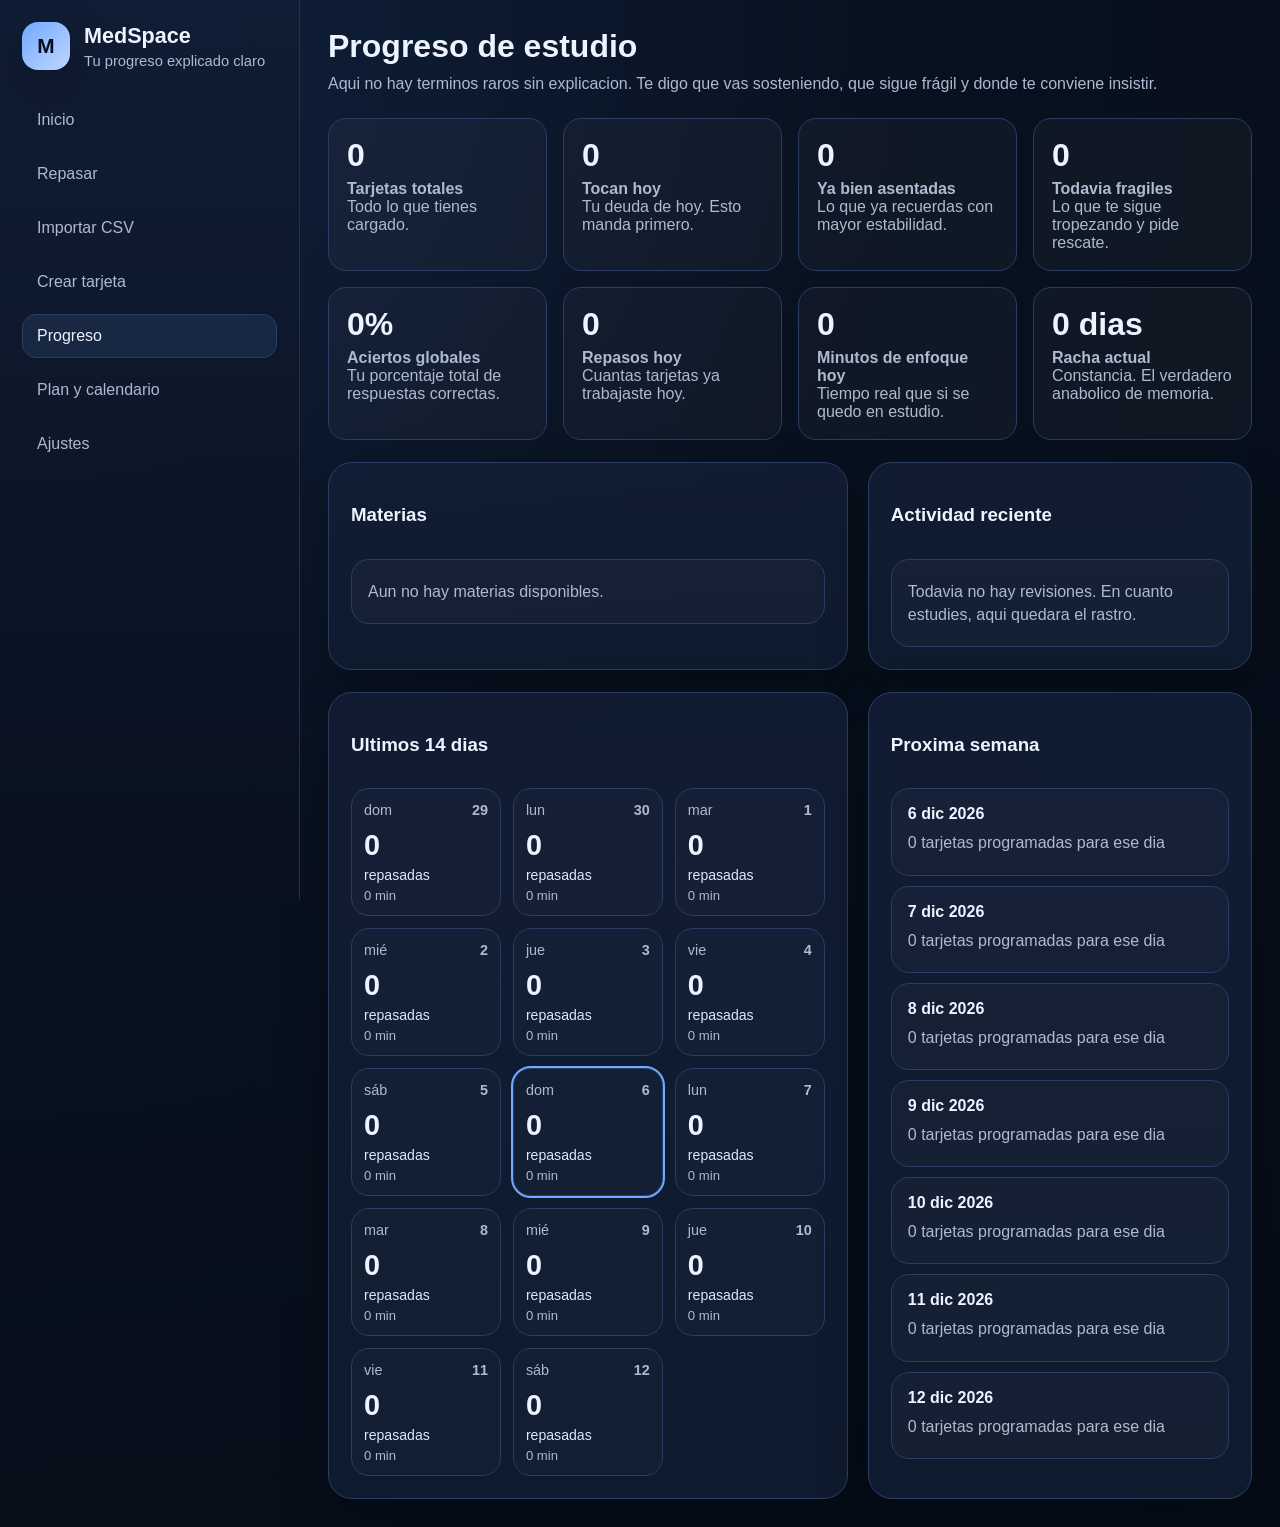
==== dashboard.html @ 72b6f768 "Add files via upload" ====
<!doctype html>
<html lang="es">
<head>
  <meta charset="UTF-8" />
  <meta name="viewport" content="width=device-width, initial-scale=1.0" />
  <title>Progreso - MedSpace</title>
  <link rel="stylesheet" href="css/styles.css" />
</head>
<body>
  <aside class="sidebar">
    <div class="brand">
      <div class="brand-mark">M</div>
      <div>
        <h1>MedSpace</h1>
        <p>Tu progreso explicado claro</p>
      </div>
    </div>

    <nav class="nav">
      <a class="nav-link" href="index.html">Inicio</a>
      <a class="nav-link" href="review.html">Repasar</a>
      <a class="nav-link" href="import.html">Importar CSV</a>
      <a class="nav-link" href="manual.html">Crear tarjeta</a>
      <a class="nav-link active" href="dashboard.html">Progreso</a>
      <a class="nav-link" href="planner.html">Plan y calendario</a>
      <a class="nav-link" href="settings.html">Ajustes</a>
    </nav>
  </aside>

  <main class="main">
    <header class="page-header">
      <div>
        <h2>Progreso de estudio</h2>
        <p>Aqui no hay terminos raros sin explicacion. Te digo que vas sosteniendo, que sigue frágil y donde te conviene insistir.</p>
      </div>
    </header>

    <section class="stats-grid" id="dashboardStats"></section>

    <section class="grid-two">
      <article class="panel">
        <div class="panel-head"><h3>Materias</h3></div>
        <div id="categoryStats" class="list"></div>
      </article>
      <article class="panel">
        <div class="panel-head"><h3>Actividad reciente</h3></div>
        <div id="recentReviews" class="list compact"></div>
      </article>
    </section>

    <section class="grid-two">
      <article class="panel">
        <div class="panel-head"><h3>Ultimos 14 dias</h3></div>
        <div id="activityCalendar" class="calendar-grid compact"></div>
      </article>
      <article class="panel">
        <div class="panel-head"><h3>Proxima semana</h3></div>
        <div id="forecastList" class="list compact"></div>
      </article>
    </section>
  </main>

  <script src="js/storage.js"></script>
  <script src="js/utils.js"></script>
  <script src="js/dashboard.js"></script>
</body>
</html>
---- css/styles.css ----
:root{
  --bg:#08111f;
  --bg2:#0e1a2f;
  --panel:#111d34;
  --panel-2:#162743;
  --line:#2a3d63;
  --line-soft:#20314f;
  --text:#edf3ff;
  --muted:#aebad0;
  --primary:#73a9ff;
  --success:#53d3aa;
  --warn:#ffd166;
  --danger:#ff7d8f;
  --shadow:0 18px 48px rgba(0,0,0,.28);
}
*{box-sizing:border-box}
html,body{margin:0;min-height:100%}
body{
  font-family:Inter,Segoe UI,Arial,sans-serif;
  background:radial-gradient(circle at top left,#112340 0,#08111f 45%,#050c17 100%);
  color:var(--text);
  display:grid;
  grid-template-columns:300px 1fr;
}
a{color:inherit}
.sidebar{
  position:sticky;top:0;align-self:start;height:100vh;overflow:auto;
  border-right:1px solid var(--line-soft);
  background:linear-gradient(180deg,rgba(17,29,52,.95),rgba(9,17,31,.98));
  padding:22px;
}
.brand{display:flex;gap:14px;align-items:center;margin-bottom:28px}
.brand h1{margin:0;font-size:1.35rem}
.brand p{margin:4px 0 0;color:var(--muted);font-size:.92rem}
.brand-mark{
  width:48px;height:48px;border-radius:16px;display:grid;place-items:center;
  background:linear-gradient(135deg,var(--primary),#c0d6ff);
  color:#06101f;font-weight:800;font-size:1.3rem;
  box-shadow:var(--shadow);
}
.nav{display:grid;gap:10px}
.nav-link{
  padding:12px 14px;border:1px solid transparent;border-radius:14px;text-decoration:none;
  background:transparent;color:var(--muted);transition:.2s ease;
}
.nav-link:hover,.nav-link.active{
  background:rgba(115,169,255,.1);color:var(--text);border-color:var(--line);
}
.sidebar-card{
  margin-top:24px;padding:16px;border:1px solid var(--line);border-radius:18px;background:rgba(255,255,255,.03)
}
.sidebar-card h3{margin-top:0}
.main{padding:28px;display:grid;gap:22px}
.page-header{display:flex;justify-content:space-between;gap:18px;align-items:flex-start}
.page-header h2{margin:0;font-size:2rem}
.page-header p{margin:.45rem 0 0;color:var(--muted);max-width:860px;line-height:1.5}
.header-actions,.toolbar{display:flex;gap:12px;align-items:center}
.wrap{flex-wrap:wrap}
.panel{
  background:linear-gradient(180deg,rgba(17,29,52,.92),rgba(15,27,47,.94));
  border:1px solid var(--line); border-radius:24px; padding:22px; box-shadow:var(--shadow);
}
.nested{margin-top:16px}
.panel-head{display:flex;justify-content:space-between;align-items:center;gap:14px;margin-bottom:14px}
.stats-grid{display:grid;grid-template-columns:repeat(auto-fit,minmax(180px,1fr));gap:16px}
.stat-card{padding:18px;border-radius:18px;border:1px solid var(--line);background:rgba(255,255,255,.03)}
.stat-card h3{margin:0 0 6px;font-size:2rem}
.stat-card p{margin:0;color:var(--muted)}
.grid-two{display:grid;grid-template-columns:1.15fr .85fr;gap:20px}
.list{display:grid;gap:12px}
.list.compact{gap:10px}
.item{
  border:1px solid var(--line);background:rgba(255,255,255,.025);border-radius:18px;padding:16px
}
.item h4,.item h3{margin:0 0 8px}
.item p{margin:4px 0;color:var(--muted);line-height:1.45}
.item-actions{display:flex;gap:10px;flex-wrap:wrap;margin-top:12px}
.btn{
  appearance:none;border:1px solid var(--line);background:#1a2a48;color:var(--text);cursor:pointer;
  padding:11px 16px;border-radius:14px;text-decoration:none;font-weight:600;transition:.18s ease;
}
.btn:hover{transform:translateY(-1px);filter:brightness(1.08)}
.btn.primary{background:linear-gradient(135deg,var(--primary),#98bdff);color:#09111f;border-color:transparent}
.btn.success{background:linear-gradient(135deg,var(--success),#7be1c0);color:#09111f;border-color:transparent}
.btn.warn{background:linear-gradient(135deg,var(--warn),#ffe08c);color:#09111f;border-color:transparent}
.btn.danger{background:linear-gradient(135deg,var(--danger),#ff99a7);color:#09111f;border-color:transparent}
.btn.block{width:100%;justify-content:center;display:flex}
label{display:grid;gap:8px;margin-bottom:14px}
label span,.mini-label{font-size:.92rem;color:var(--muted)}
input,select,textarea{
  width:100%;padding:12px 13px;border-radius:14px;border:1px solid var(--line);background:#0b162a;color:var(--text)
}
.form-grid{display:grid;grid-template-columns:1fr 1fr;gap:16px}
.form-grid.three{grid-template-columns:repeat(3,1fr)}
.notice{padding:14px 16px;border-radius:16px;border:1px solid var(--line);background:rgba(255,255,255,.05);line-height:1.5}
.notice.success{border-color:rgba(83,211,170,.45);background:rgba(83,211,170,.09)}
.notice.error{border-color:rgba(255,125,143,.5);background:rgba(255,125,143,.09)}
.notice.info{border-color:rgba(115,169,255,.45);background:rgba(115,169,255,.08)}
.hidden{display:none!important}
.table-wrap{overflow:auto;border:1px solid var(--line);border-radius:16px}
table{width:100%;border-collapse:collapse;min-width:760px}
th,td{padding:12px;border-bottom:1px solid var(--line-soft);text-align:left;vertical-align:top}
th{background:#0e1a31;color:#c4d2ec}
.muted{color:var(--muted)}
.pill,.tag{
  display:inline-flex;align-items:center;gap:8px;padding:8px 12px;border-radius:999px;
  border:1px solid var(--line);background:rgba(255,255,255,.04);color:#dbe8ff;font-size:.92rem
}
.review-meta{display:flex;gap:10px;flex-wrap:wrap;margin-bottom:18px}
.question{font-size:1.6rem;line-height:1.45;margin:10px 0 22px}
.options{display:grid;gap:14px}
.option-btn{
  width:100%;text-align:left;padding:16px 18px;border-radius:18px;border:1px solid var(--line);
  background:rgba(255,255,255,.03);color:var(--text);cursor:pointer;font-size:1rem;line-height:1.45
}
.option-btn.selected{border-color:var(--primary);box-shadow:0 0 0 1px rgba(115,169,255,.35) inset}
.option-btn.correct{border-color:var(--success);background:rgba(83,211,170,.14)}
.option-btn.wrong{border-color:var(--danger);background:rgba(255,125,143,.13)}
.review-meta .tag{font-size:.86rem}
.question small{display:block;color:var(--muted);margin-top:10px}
.table-empty,.center{display:grid;place-items:center;text-align:center;min-height:120px;color:var(--muted)}
.kv{display:grid;grid-template-columns:repeat(2,minmax(0,1fr));gap:8px 16px}
.kv div{padding:10px 0;border-bottom:1px dashed var(--line-soft)}
.chip-row{display:flex;gap:8px;flex-wrap:wrap;margin-top:8px}
@media (max-width:1100px){
  body{grid-template-columns:1fr}
  .sidebar{position:relative;height:auto;border-right:none;border-bottom:1px solid var(--line-soft)}
  .grid-two{grid-template-columns:1fr}
}
@media (max-width:720px){
  .main{padding:18px}
  .page-header{flex-direction:column}
  .form-grid,.form-grid.three{grid-template-columns:1fr}
  .question{font-size:1.28rem}
}

.rating-grid{display:grid;grid-template-columns:repeat(4,minmax(0,1fr));gap:12px}
.rating-btn{display:flex;flex-direction:column;align-items:flex-start;gap:6px;min-height:88px}
.rating-btn small{font-weight:500;opacity:.92;line-height:1.3}
.mini-guide p{margin:.55rem 0;color:var(--muted);line-height:1.45}
textarea{resize:vertical;min-height:120px}
@media (max-width:900px){.rating-grid{grid-template-columns:1fr 1fr}}
@media (max-width:620px){.rating-grid{grid-template-columns:1fr}}


.topbar{padding:20px 24px;border-bottom:1px solid var(--line-soft);background:linear-gradient(180deg,rgba(17,29,52,.95),rgba(9,17,31,.98));position:sticky;top:0;z-index:40}
.topbar h1{margin:0}.topbar p{margin:.35rem 0 0;color:var(--muted)}
.topnav{display:flex;gap:12px;flex-wrap:wrap;margin-top:12px}.topnav a{text-decoration:none;padding:10px 12px;border-radius:12px;border:1px solid transparent;color:var(--muted)}.topnav a:hover{background:rgba(115,169,255,.1);border-color:var(--line);color:var(--text)}
body:has(.topbar){display:block}
.container{width:min(1280px,94%);margin:24px auto;display:grid;gap:20px}.container.wide{width:min(1360px,95%)}
.card{background:linear-gradient(180deg,rgba(17,29,52,.92),rgba(15,27,47,.94));border:1px solid var(--line);border-radius:24px;padding:22px;box-shadow:var(--shadow)}
.hero-grid{display:grid;grid-template-columns:1fr 1fr;gap:18px;align-items:start}.hero-grid.two-main{grid-template-columns:1.2fr .8fr}
.eyebrow{display:inline-block;padding:8px 12px;border-radius:999px;background:rgba(115,169,255,.1);color:#cfe0ff;border:1px solid var(--line);margin-bottom:12px}
.grid-summary{display:grid;grid-template-columns:repeat(auto-fit,minmax(180px,1fr));gap:16px}
.grid-three-home{display:grid;grid-template-columns:1fr 1fr 1fr;gap:20px}.grid-two-home{display:grid;grid-template-columns:1.2fr .8fr;gap:20px}
.section-head{display:flex;justify-content:space-between;gap:16px;align-items:flex-start;margin-bottom:14px}.compact{gap:8px}
.deck-list{display:grid;gap:14px}.three-cols{grid-template-columns:repeat(3,minmax(0,1fr))!important}
.calendar-grid{display:grid;grid-template-columns:repeat(auto-fit,minmax(130px,1fr));gap:12px}.calendar-grid.compact{grid-template-columns:repeat(auto-fit,minmax(110px,1fr))}
.calendar-day{border:1px solid var(--line);border-radius:18px;padding:12px;background:rgba(255,255,255,.02);min-height:128px;display:grid;gap:10px;position:relative;overflow:hidden}
.calendar-day.light{background:rgba(115,169,255,.06)}.calendar-day.medium{background:rgba(255,209,102,.08)}.calendar-day.heavy{background:rgba(255,125,143,.08)}.calendar-day.today{outline:2px solid var(--primary)}
.calendar-head{display:flex;justify-content:space-between;align-items:center;color:var(--muted);font-size:.9rem}.calendar-main{display:grid;gap:4px}.calendar-due{font-size:1.8rem;font-weight:800}.calendar-label{font-size:.88rem;color:#dbe8ff}.calendar-sub{font-size:.82rem;color:var(--muted)}.calendar-exam{position:absolute;left:0;right:0;bottom:0;padding:6px 10px;background:rgba(255,125,143,.18);border-top:1px solid rgba(255,125,143,.35);font-size:.82rem}
.pomodoro-box{display:grid;gap:16px}.pomodoro-ring{display:grid;gap:6px;place-items:center;padding:26px;border-radius:22px;border:1px solid var(--line);background:radial-gradient(circle at top,rgba(115,169,255,.14),rgba(255,255,255,.03));min-height:220px}.pomodoro-time{font-size:3.1rem;font-weight:800;letter-spacing:.04em}.pomodoro-controls{display:flex;gap:10px;flex-wrap:wrap}.mini-kpi{display:grid;grid-template-columns:1fr 1fr;gap:10px}.mini-kpi div{padding:12px;border:1px solid var(--line);border-radius:16px;background:rgba(255,255,255,.03);display:grid}.mini-kpi strong{font-size:1.25rem}
@media (max-width:1100px){.hero-grid,.hero-grid.two-main,.grid-three-home,.grid-two-home{grid-template-columns:1fr}.container{width:min(96%,96%)}}
@media (max-width:700px){.topnav{gap:8px}.pomodoro-time{font-size:2.4rem}.calendar-grid{grid-template-columns:1fr 1fr}.mini-kpi{grid-template-columns:1fr}.three-cols{grid-template-columns:1fr 1fr!important}}
@media (max-width:520px){.calendar-grid{grid-template-columns:1fr}.three-cols{grid-template-columns:1fr!important}}

.grid-four-home{display:grid;grid-template-columns:repeat(4,1fr);gap:20px}
.calendar-task{position:absolute;left:0;right:0;bottom:28px;padding:5px 10px;background:rgba(255,166,0,.16);border-top:1px solid rgba(255,166,0,.35);font-size:.8rem}
.task-done{opacity:.7}.task-done h4{text-decoration:line-through}
@media (max-width:1100px){.grid-four-home{grid-template-columns:1fr 1fr}}
@media (max-width:700px){.grid-four-home{grid-template-columns:1fr}}


/* Responsive fixes */
.topbar{display:flex;flex-direction:column;gap:14px}
.topnav a{display:inline-flex;align-items:center;justify-content:center;min-height:42px}
.actions{display:flex;gap:12px;flex-wrap:wrap;align-items:center}
.actions .btn,.header-actions .btn,.toolbar .btn{max-width:100%}
.hero h2{overflow-wrap:anywhere}
.hero p,.item p,.stat-card p,.page-header p,.notice{overflow-wrap:anywhere}
input,select,textarea,.btn{min-width:0}
.pomodoro-controls .btn{flex:1 1 160px}
@media (max-width:900px){
  .topbar{padding:16px 16px 18px}
  .topnav{display:grid;grid-template-columns:1fr 1fr;gap:10px;margin-top:8px}
  .topnav a{width:100%;padding:11px 10px}
  .container,.container.wide{width:min(100%,100%);margin:0;padding:16px}
  .card{padding:18px;border-radius:20px}
  .grid-summary{grid-template-columns:1fr}
  .hero-grid,.hero-grid.two-main,.grid-two-home,.grid-four-home{grid-template-columns:1fr}
  .section-head{flex-direction:column;align-items:flex-start}
  .actions,.header-actions,.toolbar{width:100%}
  .actions .btn,.header-actions .btn,.toolbar .btn{flex:1 1 100%}
  .deck-list,.list{gap:10px}
  .stat-card h3,.calendar-due{font-size:1.7rem}
}
@media (max-width:560px){
  .topnav{grid-template-columns:1fr}
  .container,.container.wide{padding:12px}
  .card{padding:16px;border-radius:18px}
  .hero h2,.page-header h2{font-size:1.55rem}
  .btn{width:100%;justify-content:center;padding:12px 14px}
  .topbar h1{font-size:1.7rem}
  .pomodoro-time{font-size:2rem}
  .calendar-day{min-height:112px}
}
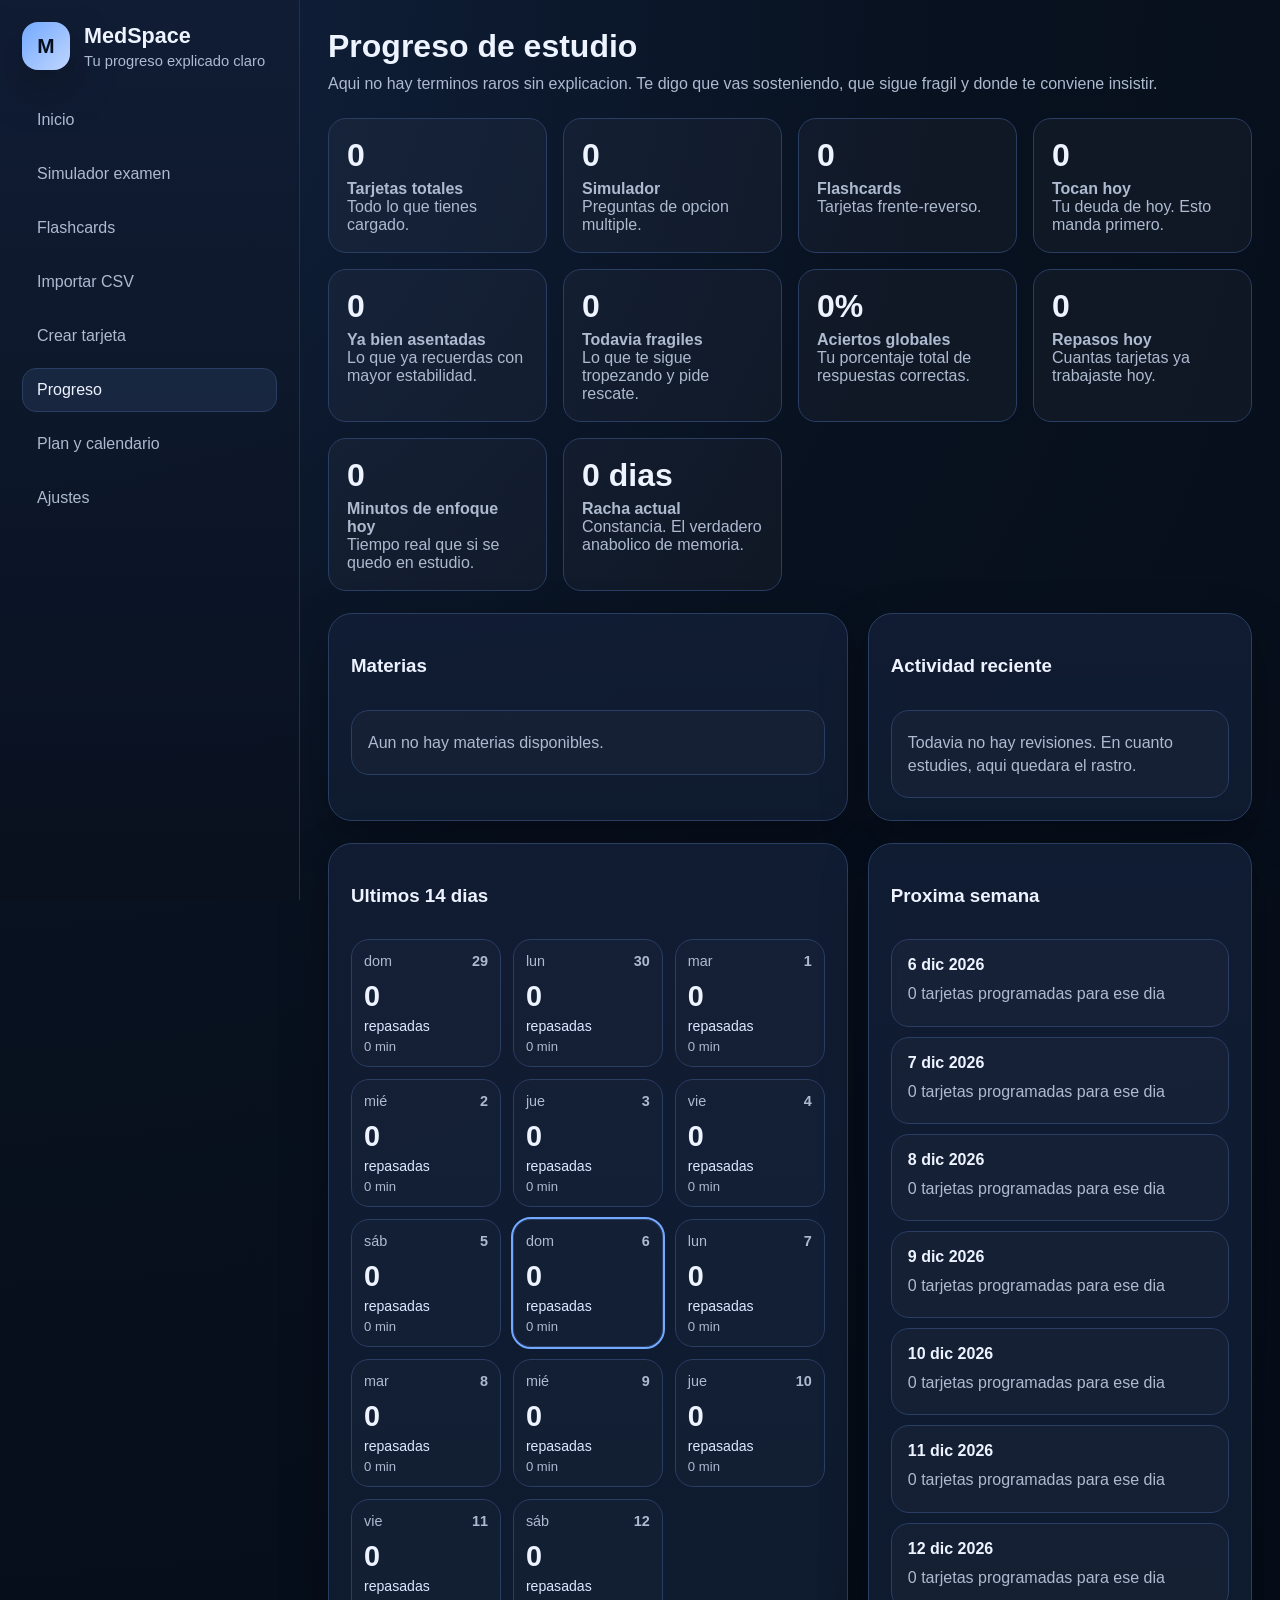
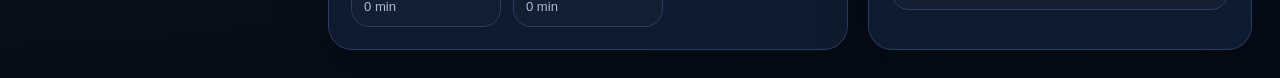
==== commit 410ac273: "Add files via upload" ====
--- a/dashboard.html
+++ b/dashboard.html
@@ -18,7 +18,8 @@
 
     <nav class="nav">
       <a class="nav-link" href="index.html">Inicio</a>
-      <a class="nav-link" href="review.html">Repasar</a>
+      <a class="nav-link" href="review.html">Simulador examen</a>
+      <a class="nav-link" href="flashcards.html">Flashcards</a>
       <a class="nav-link" href="import.html">Importar CSV</a>
       <a class="nav-link" href="manual.html">Crear tarjeta</a>
       <a class="nav-link active" href="dashboard.html">Progreso</a>
@@ -31,7 +32,7 @@
     <header class="page-header">
       <div>
         <h2>Progreso de estudio</h2>
-        <p>Aqui no hay terminos raros sin explicacion. Te digo que vas sosteniendo, que sigue frágil y donde te conviene insistir.</p>
+        <p>Aqui no hay terminos raros sin explicacion. Te digo que vas sosteniendo, que sigue fragil y donde te conviene insistir.</p>
       </div>
     </header>
 
--- a/css/styles.css
+++ b/css/styles.css
@@ -171,36 +171,28 @@
 @media (max-width:700px){.grid-four-home{grid-template-columns:1fr}}
 
 
-/* Responsive fixes */
-.topbar{display:flex;flex-direction:column;gap:14px}
-.topnav a{display:inline-flex;align-items:center;justify-content:center;min-height:42px}
-.actions{display:flex;gap:12px;flex-wrap:wrap;align-items:center}
-.actions .btn,.header-actions .btn,.toolbar .btn{max-width:100%}
-.hero h2{overflow-wrap:anywhere}
-.hero p,.item p,.stat-card p,.page-header p,.notice{overflow-wrap:anywhere}
-input,select,textarea,.btn{min-width:0}
-.pomodoro-controls .btn{flex:1 1 160px}
+.flash-stage{display:grid;gap:18px}
+.flash-shell{perspective:1400px}
+.flashcard-board{position:relative;min-height:280px;border-radius:24px;transform-style:preserve-3d;transition:transform .55s ease;cursor:pointer}
+.flashcard-board.is-flipped{transform:rotateY(180deg)}
+.flash-face{position:absolute;inset:0;border-radius:24px;border:1px solid var(--line);background:linear-gradient(180deg,rgba(20,35,61,.98),rgba(11,21,39,.98));padding:26px;display:grid;grid-template-rows:auto 1fr auto;gap:14px;backface-visibility:hidden;box-shadow:var(--shadow)}
+.flash-face.back{transform:rotateY(180deg);background:linear-gradient(180deg,rgba(14,35,58,.98),rgba(12,26,47,.98))}
+.flash-label{font-size:.9rem;color:var(--muted);text-transform:uppercase;letter-spacing:.08em}
+.flash-text{font-size:1.55rem;line-height:1.55;display:grid;align-items:center;white-space:pre-wrap;word-break:break-word}
+.flash-hint{color:var(--muted);font-size:.95rem}
+.segmented{display:flex;gap:10px;flex-wrap:wrap}
+.segmented .seg-btn{appearance:none;border:1px solid var(--line);background:#13213b;color:var(--text);padding:10px 14px;border-radius:999px;cursor:pointer;font-weight:700}
+.segmented .seg-btn.active{background:linear-gradient(135deg,var(--primary),#98bdff);color:#09111f;border-color:transparent}
+.kbd{display:inline-flex;align-items:center;justify-content:center;min-width:28px;padding:4px 8px;border-radius:10px;border:1px solid var(--line);background:#0b162a;color:#dbe8ff;font-size:.85rem;font-weight:700}
+.flash-meta-grid{display:grid;grid-template-columns:repeat(4,minmax(0,1fr));gap:14px}
+.inline-help{display:flex;gap:8px;flex-wrap:wrap;align-items:center;color:var(--muted);font-size:.92rem}
+.type-badge{font-weight:700}
+.two-col-responsive{display:grid;grid-template-columns:1fr 1fr;gap:16px}
+
 @media (max-width:900px){
-  .topbar{padding:16px 16px 18px}
-  .topnav{display:grid;grid-template-columns:1fr 1fr;gap:10px;margin-top:8px}
-  .topnav a{width:100%;padding:11px 10px}
-  .container,.container.wide{width:min(100%,100%);margin:0;padding:16px}
-  .card{padding:18px;border-radius:20px}
-  .grid-summary{grid-template-columns:1fr}
-  .hero-grid,.hero-grid.two-main,.grid-two-home,.grid-four-home{grid-template-columns:1fr}
-  .section-head{flex-direction:column;align-items:flex-start}
-  .actions,.header-actions,.toolbar{width:100%}
-  .actions .btn,.header-actions .btn,.toolbar .btn{flex:1 1 100%}
-  .deck-list,.list{gap:10px}
-  .stat-card h3,.calendar-due{font-size:1.7rem}
+  .flash-meta-grid{grid-template-columns:1fr 1fr}
 }
-@media (max-width:560px){
-  .topnav{grid-template-columns:1fr}
-  .container,.container.wide{padding:12px}
-  .card{padding:16px;border-radius:18px}
-  .hero h2,.page-header h2{font-size:1.55rem}
-  .btn{width:100%;justify-content:center;padding:12px 14px}
-  .topbar h1{font-size:1.7rem}
-  .pomodoro-time{font-size:2rem}
-  .calendar-day{min-height:112px}
+@media (max-width:620px){
+  .flash-text{font-size:1.22rem}
+  .flash-meta-grid,.two-col-responsive{grid-template-columns:1fr}
 }
